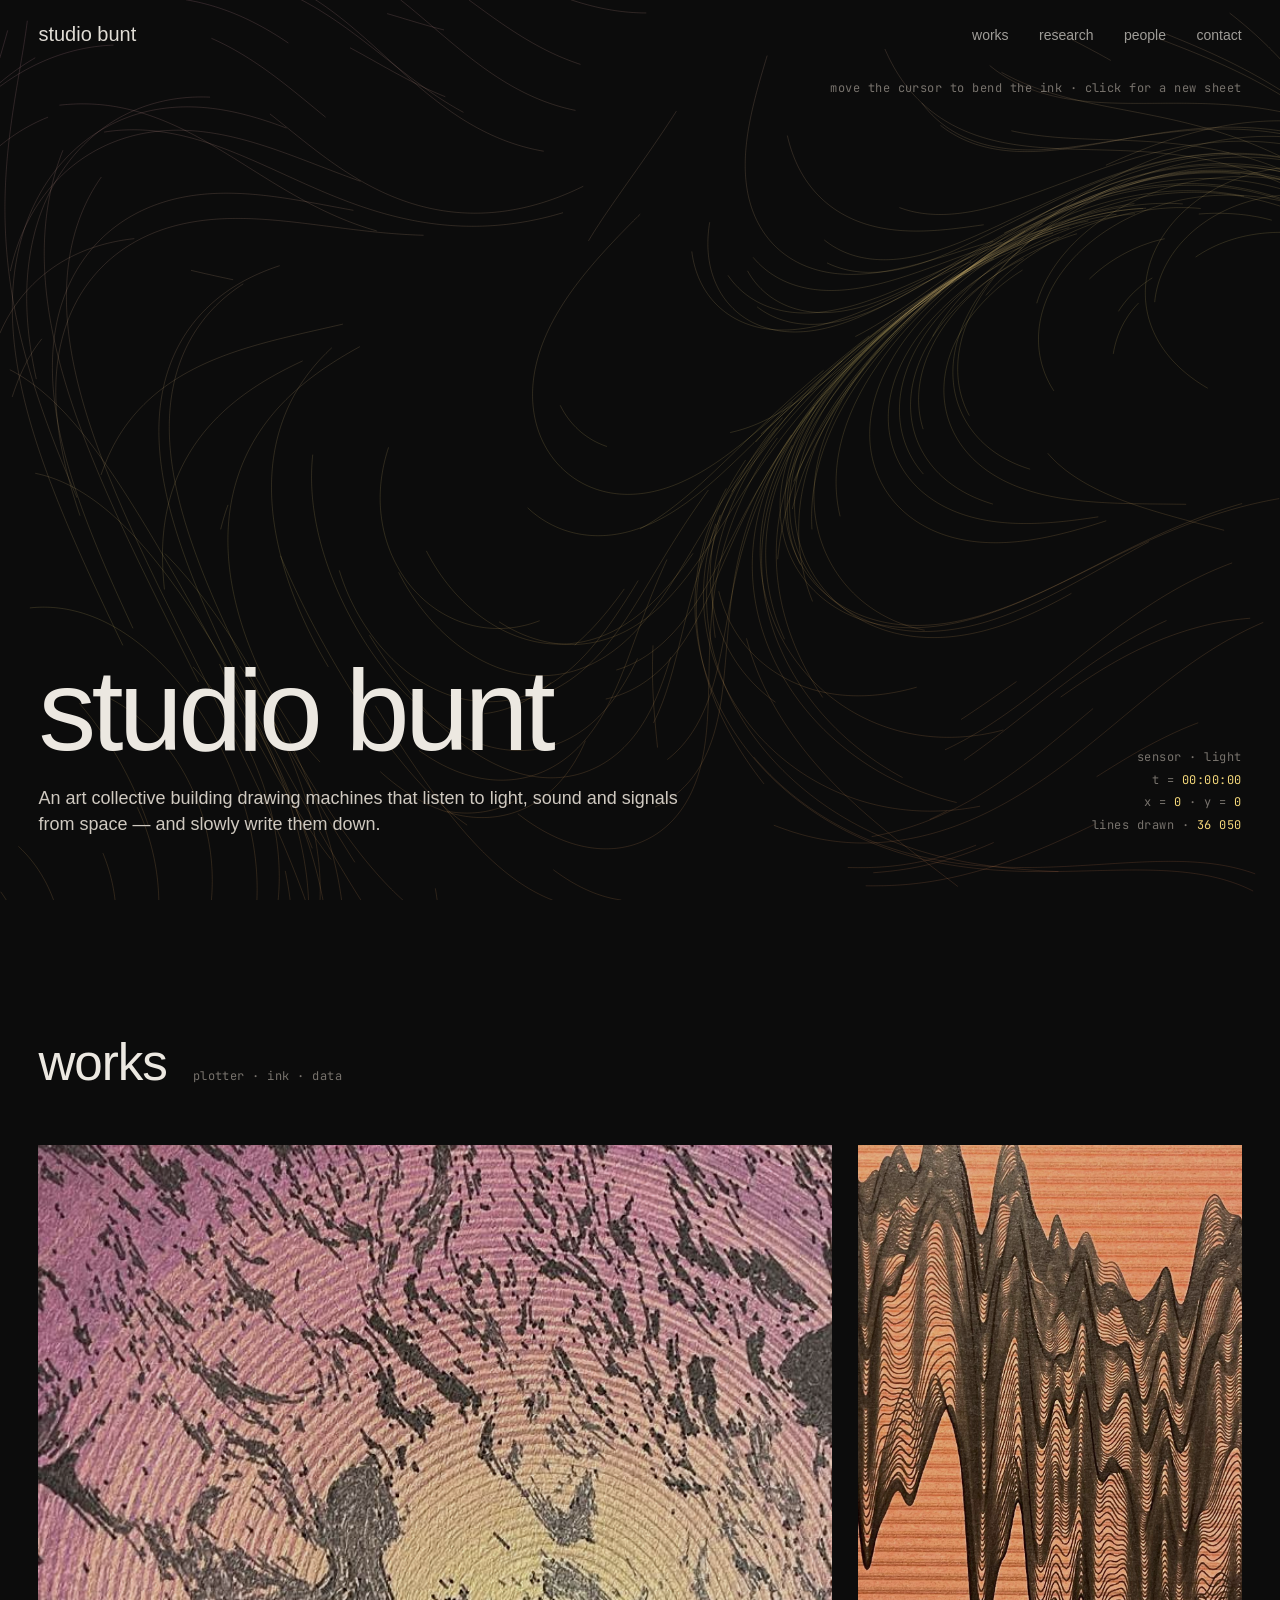
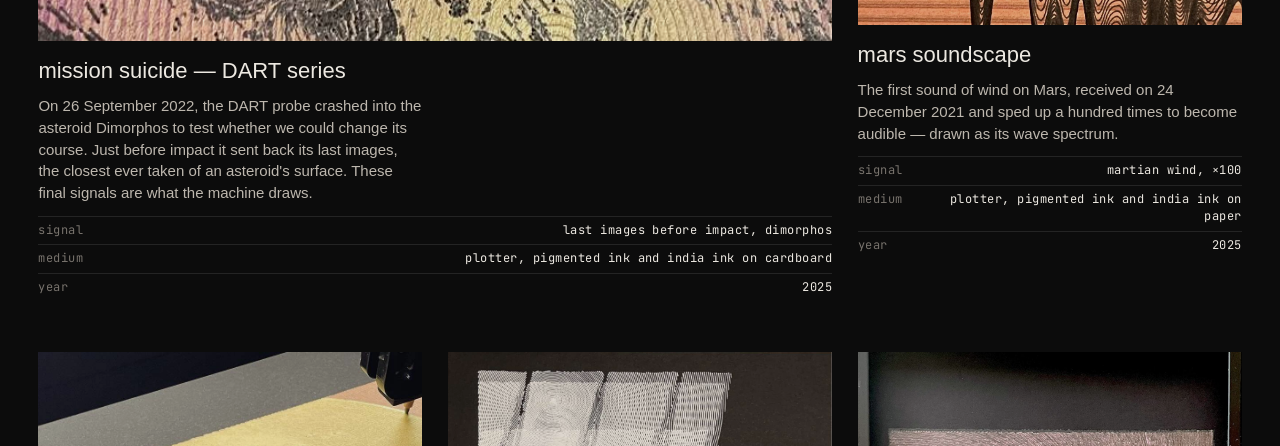
==== artwork1.html @ 84dd6758 "new look" ====
<!DOCTYPE html>
<html lang="en">
<head>
    <meta charset="UTF-8">
    <title>studio bunt</title>
    <!-- Old template page: sends visitors to the home page. Safe to delete. -->
    <meta http-equiv="refresh" content="0; url=index.html#works">
    <link rel="canonical" href="https://bunt-studio.com/">
</head>
<body>
    <p><a href="index.html#works">studio bunt — works</a></p>
</body>
</html>
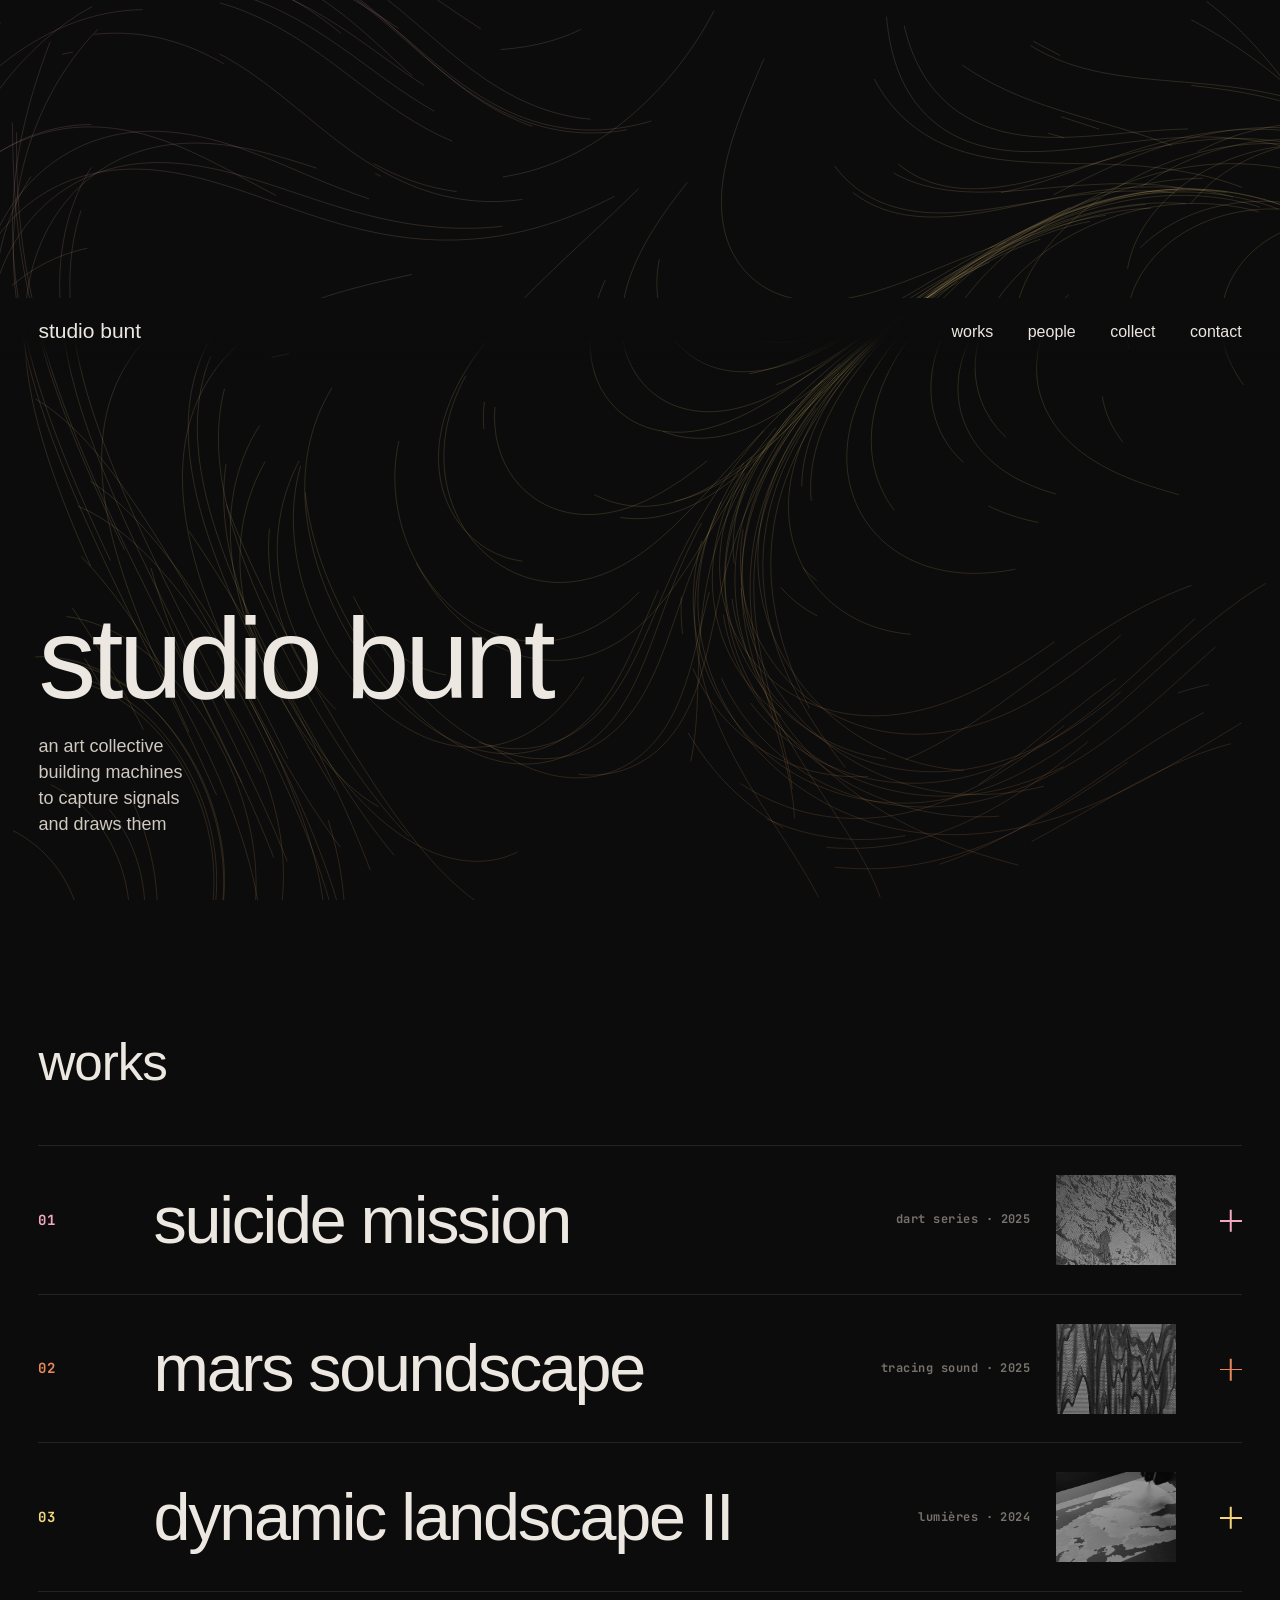
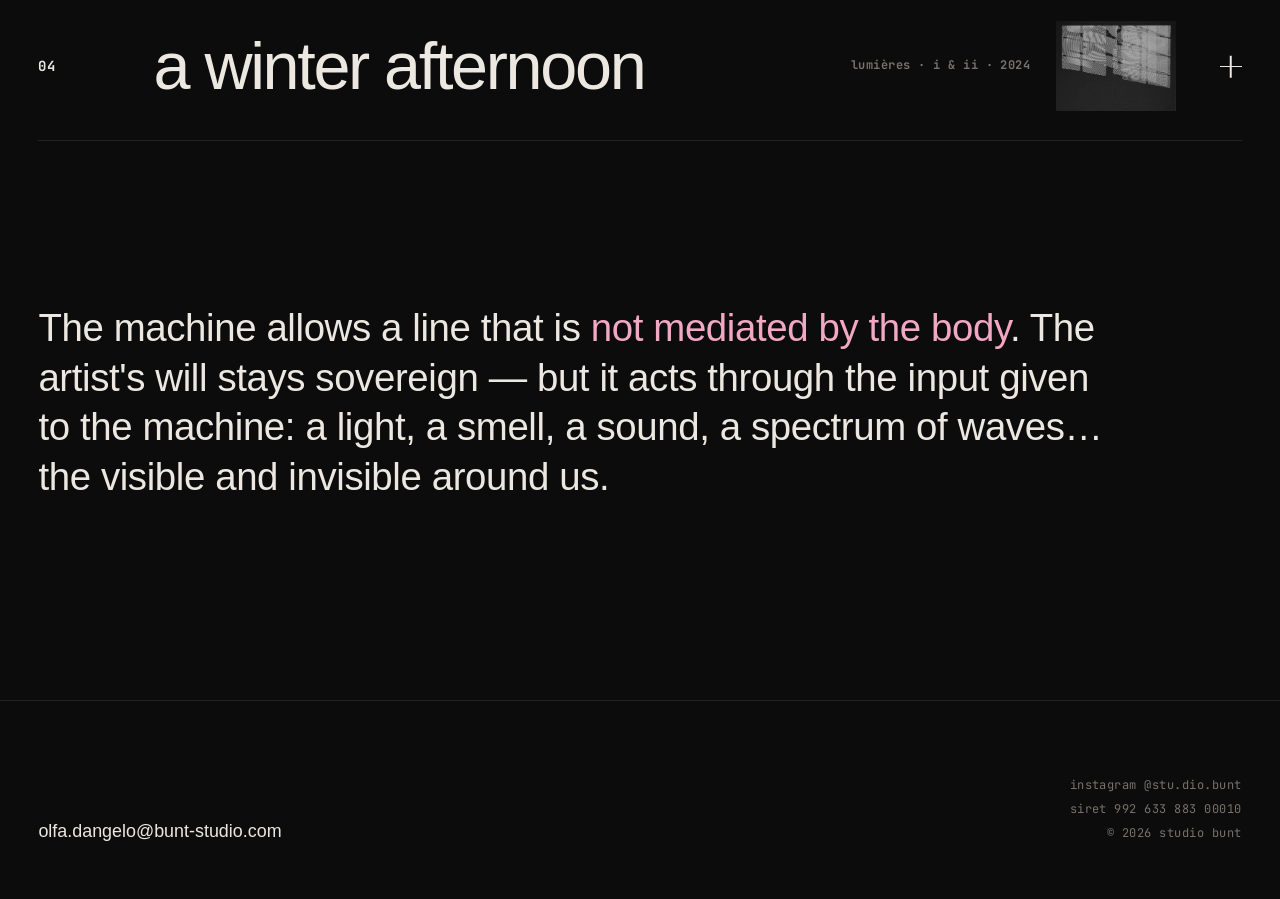
==== commit 1725ebf3: "made google link more appealing" ====
--- a/artwork1.html
+++ b/artwork1.html
@@ -2,6 +2,7 @@
 <html lang="en">
 <head>
     <meta charset="UTF-8">
+    <meta name="robots" content="noindex">
     <title>studio bunt</title>
     <!-- Old template page: sends visitors to the home page. Safe to delete. -->
     <meta http-equiv="refresh" content="0; url=index.html#works">
